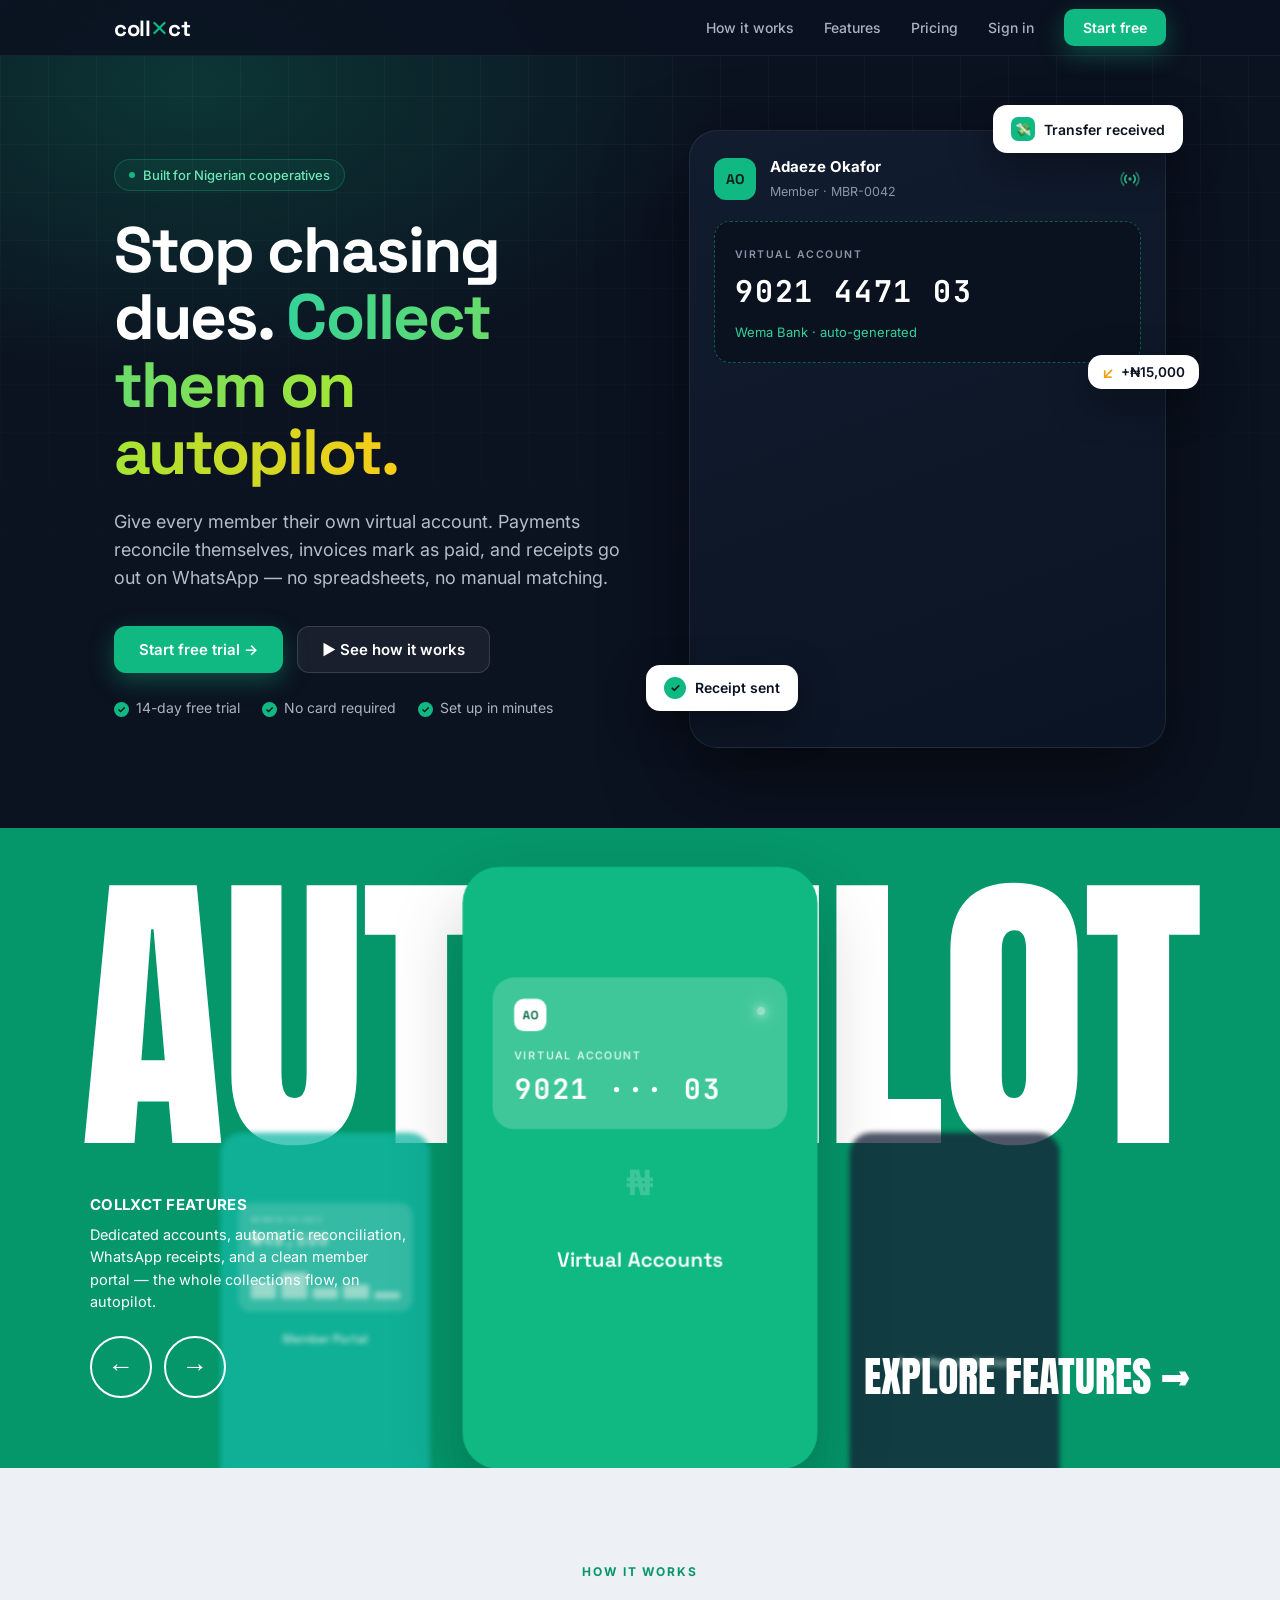
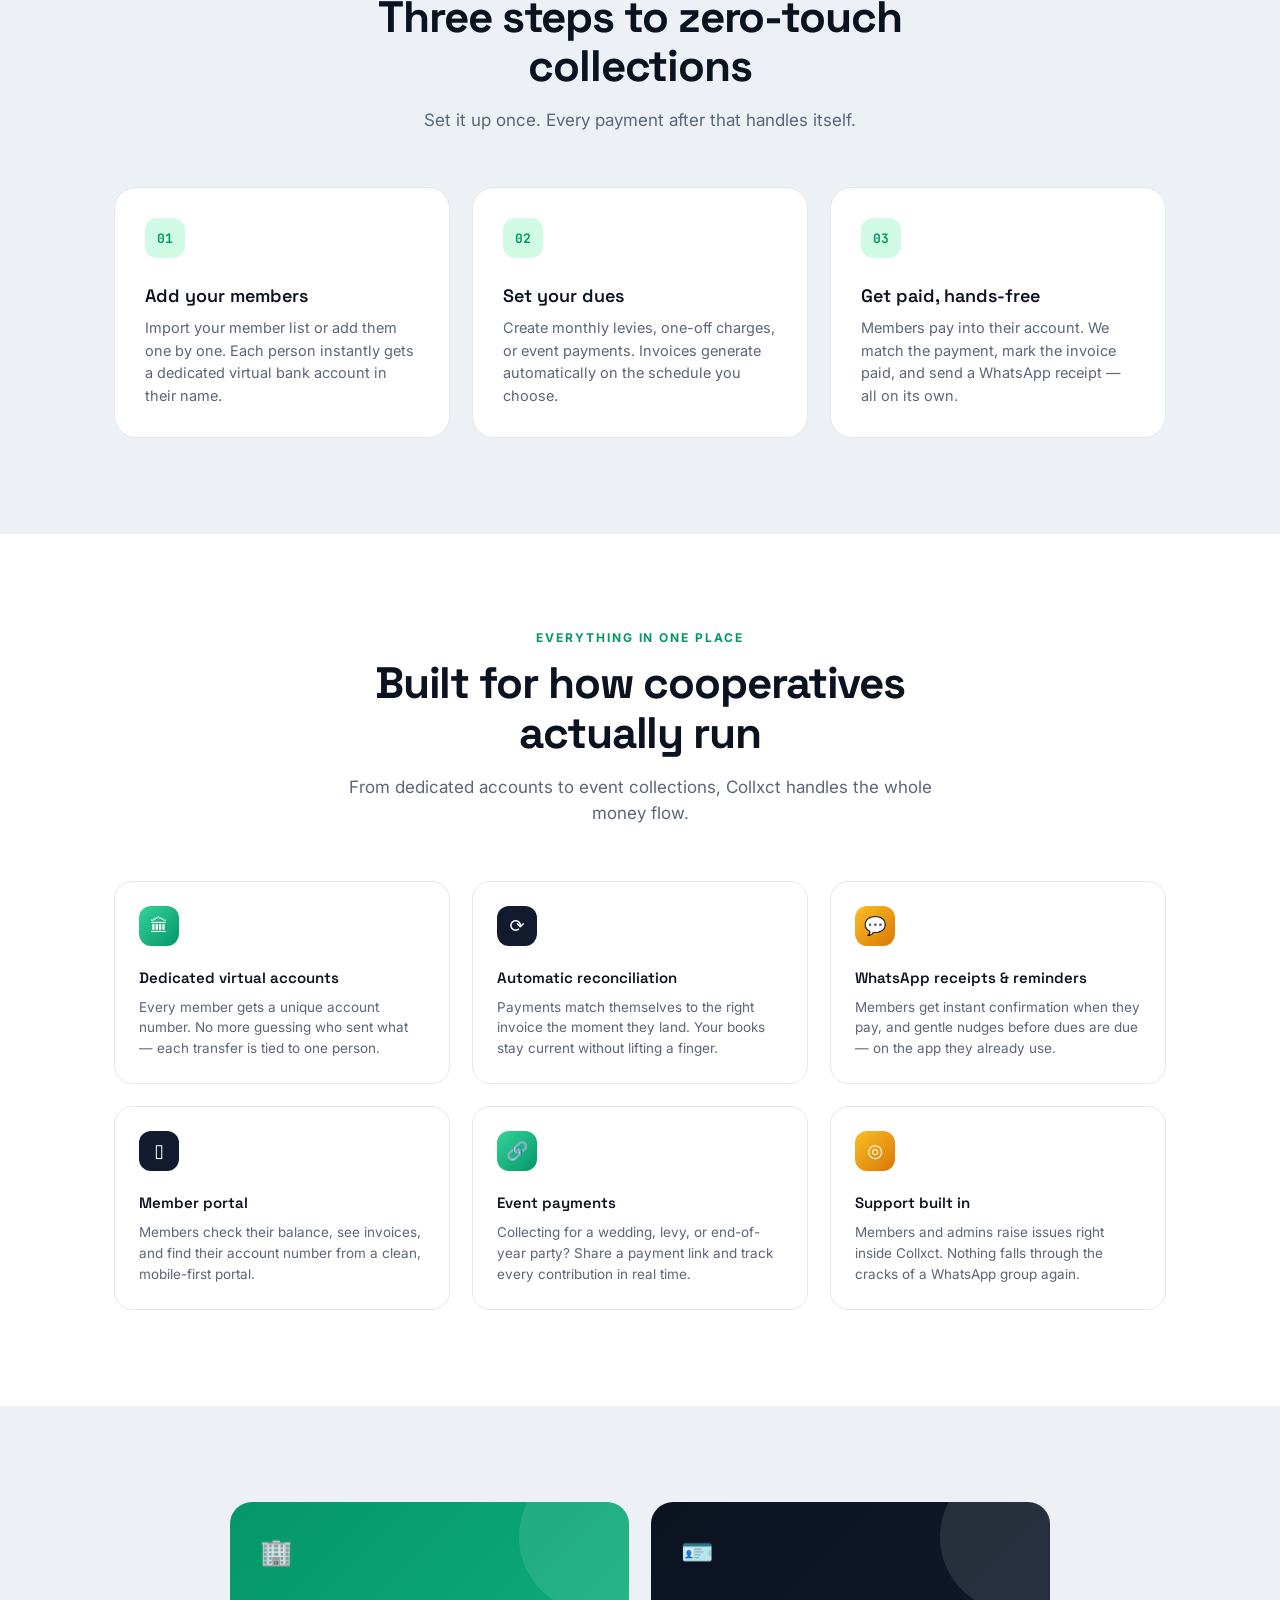
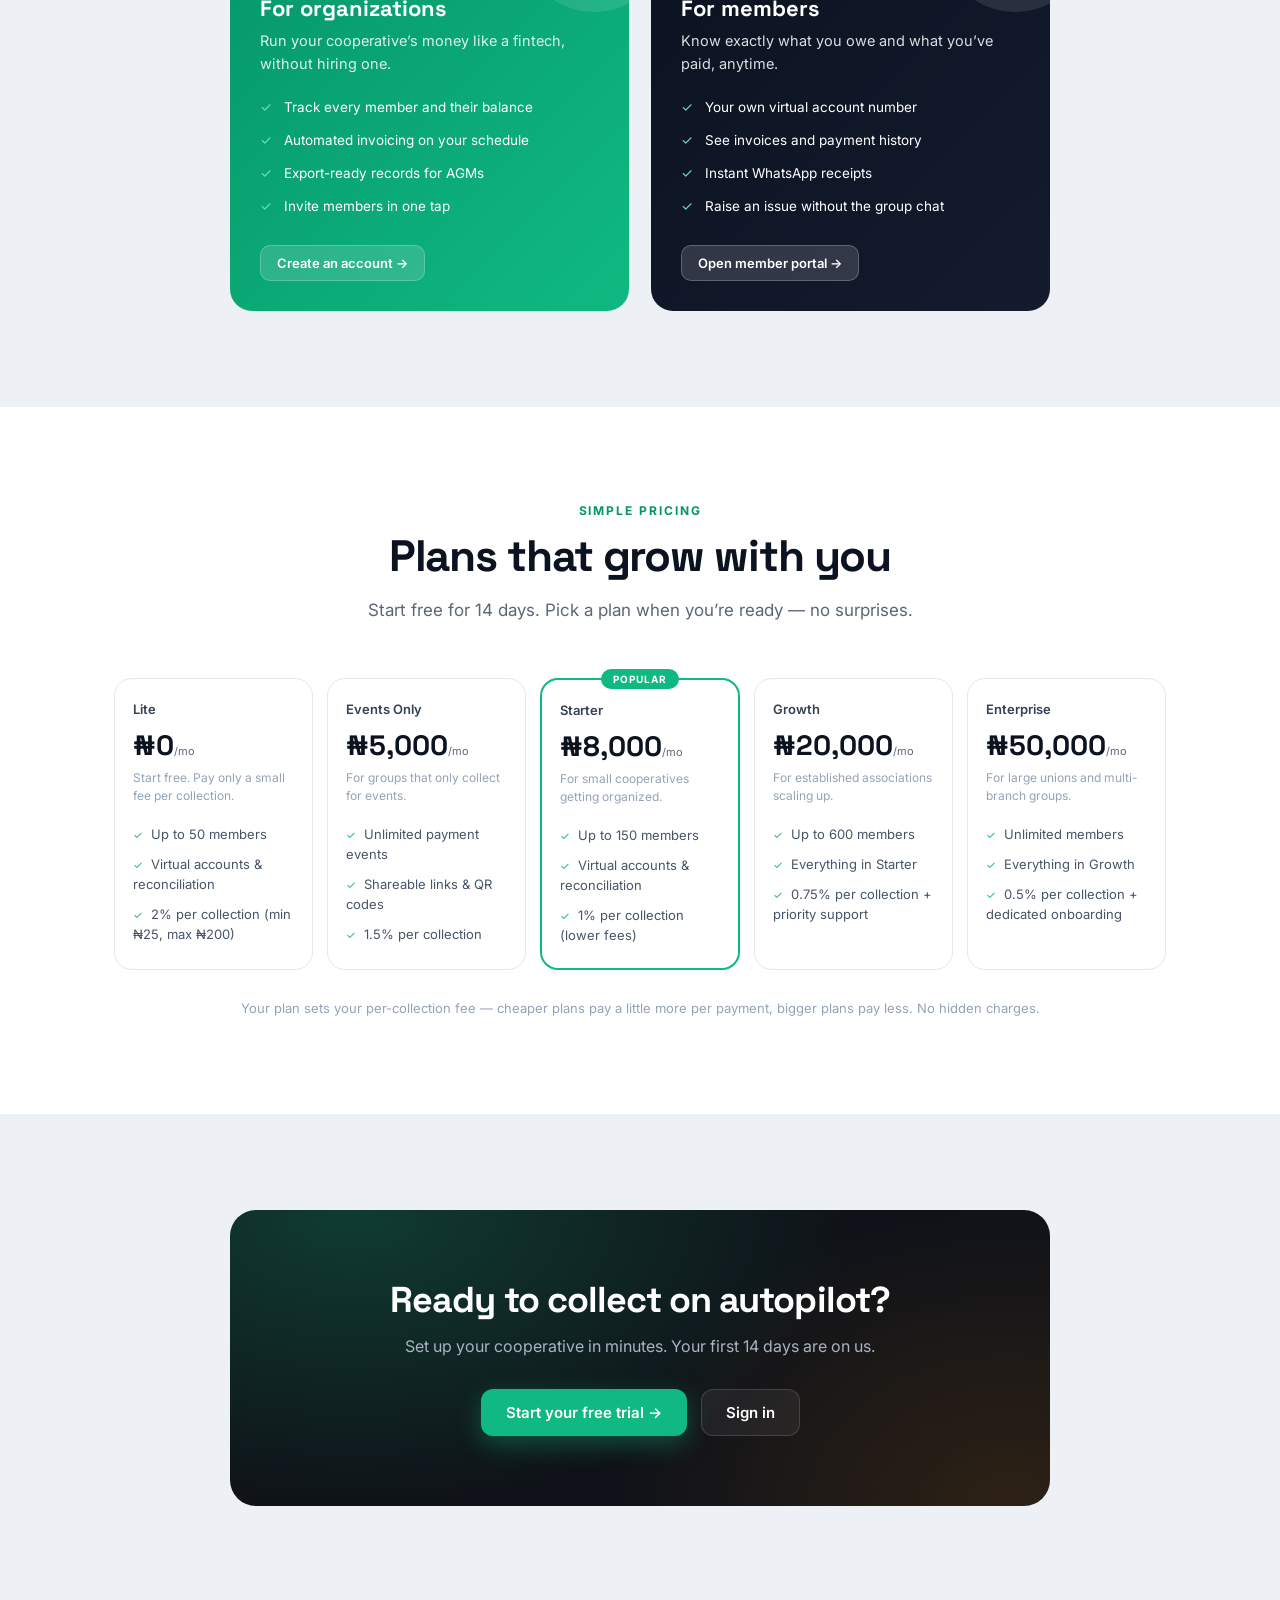
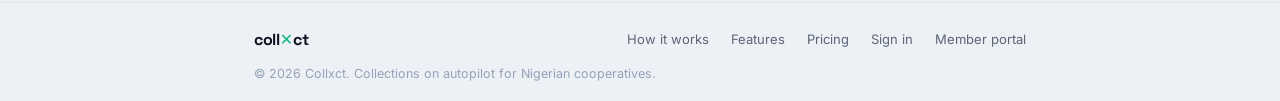
==== index.html @ a6ea5c50 "Initial commit" ====
<!DOCTYPE html>
<html lang="en">
<head>
<meta charset="utf-8">
<meta http-equiv="refresh" content="0; url=home/index.html">
<title>Collxct</title>
</head>
<body>
<a href="home/index.html">Continue to Collxct</a>
</body>
</html>
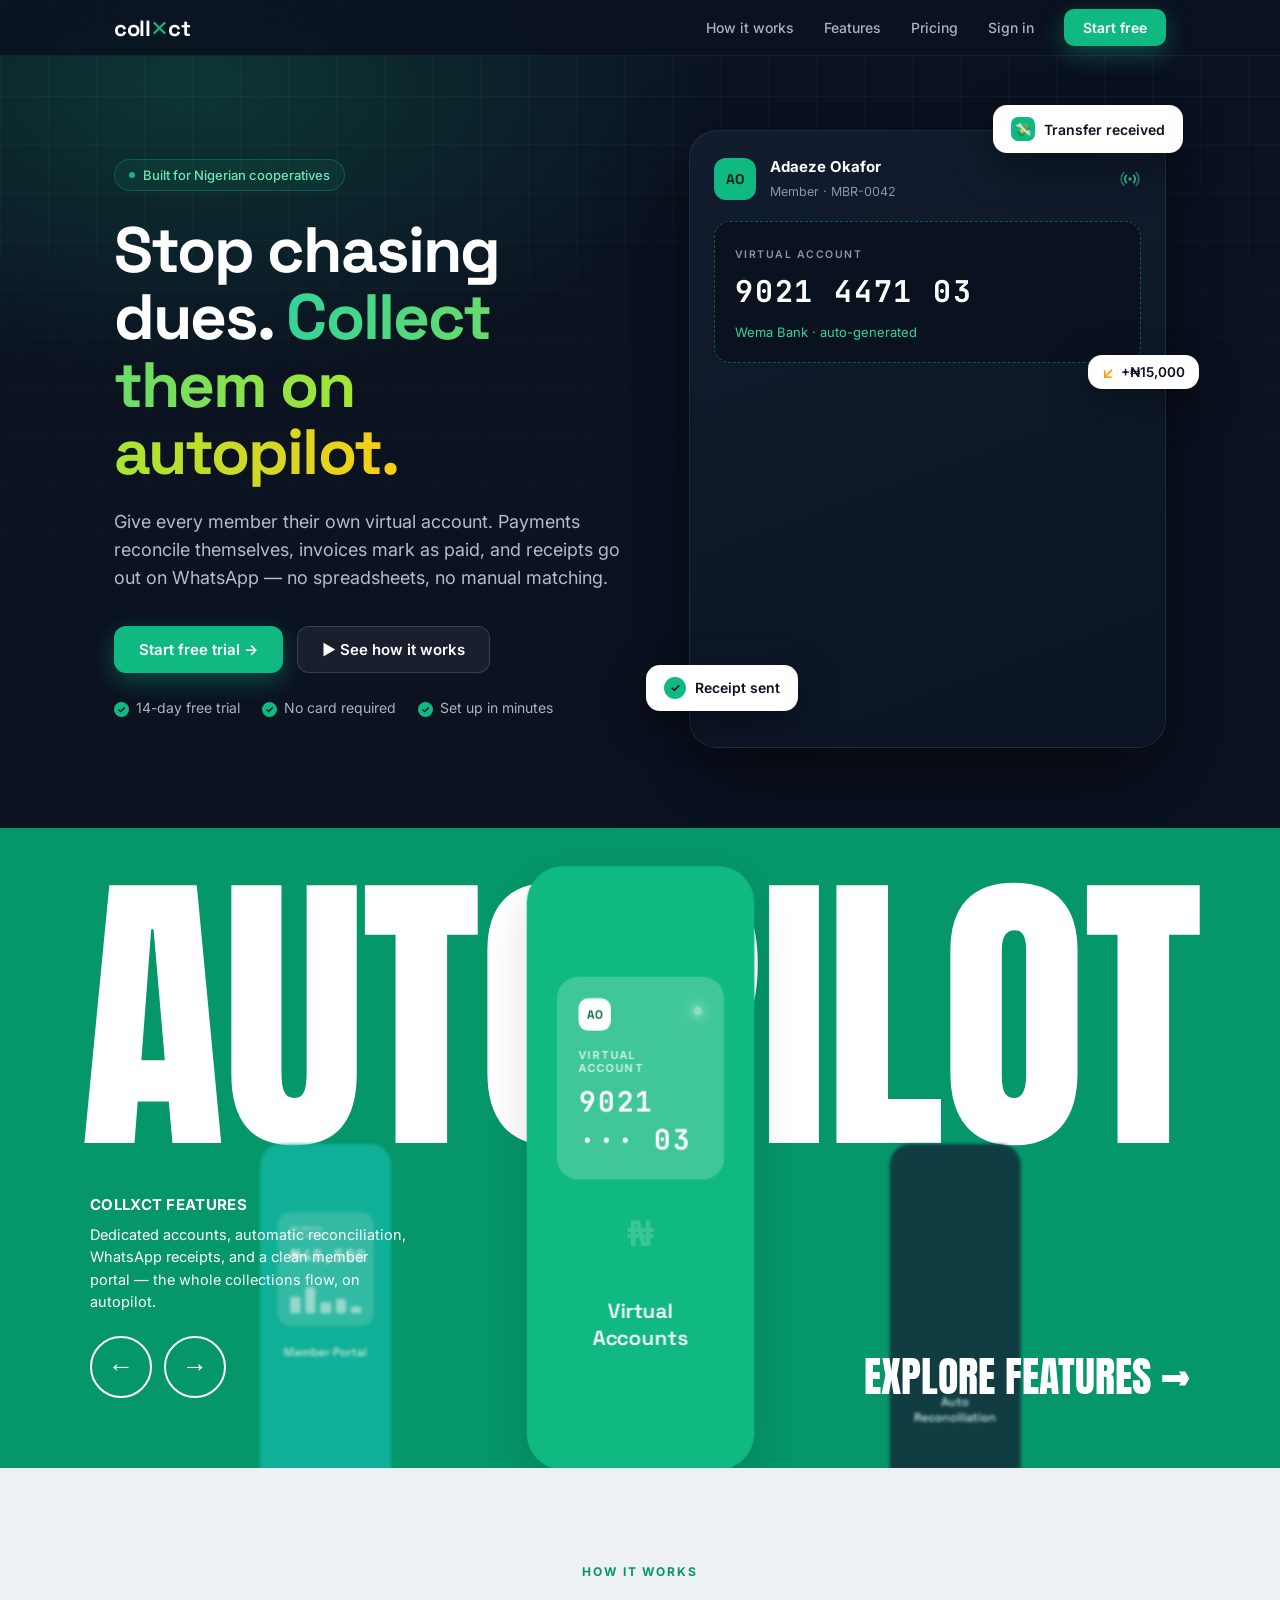
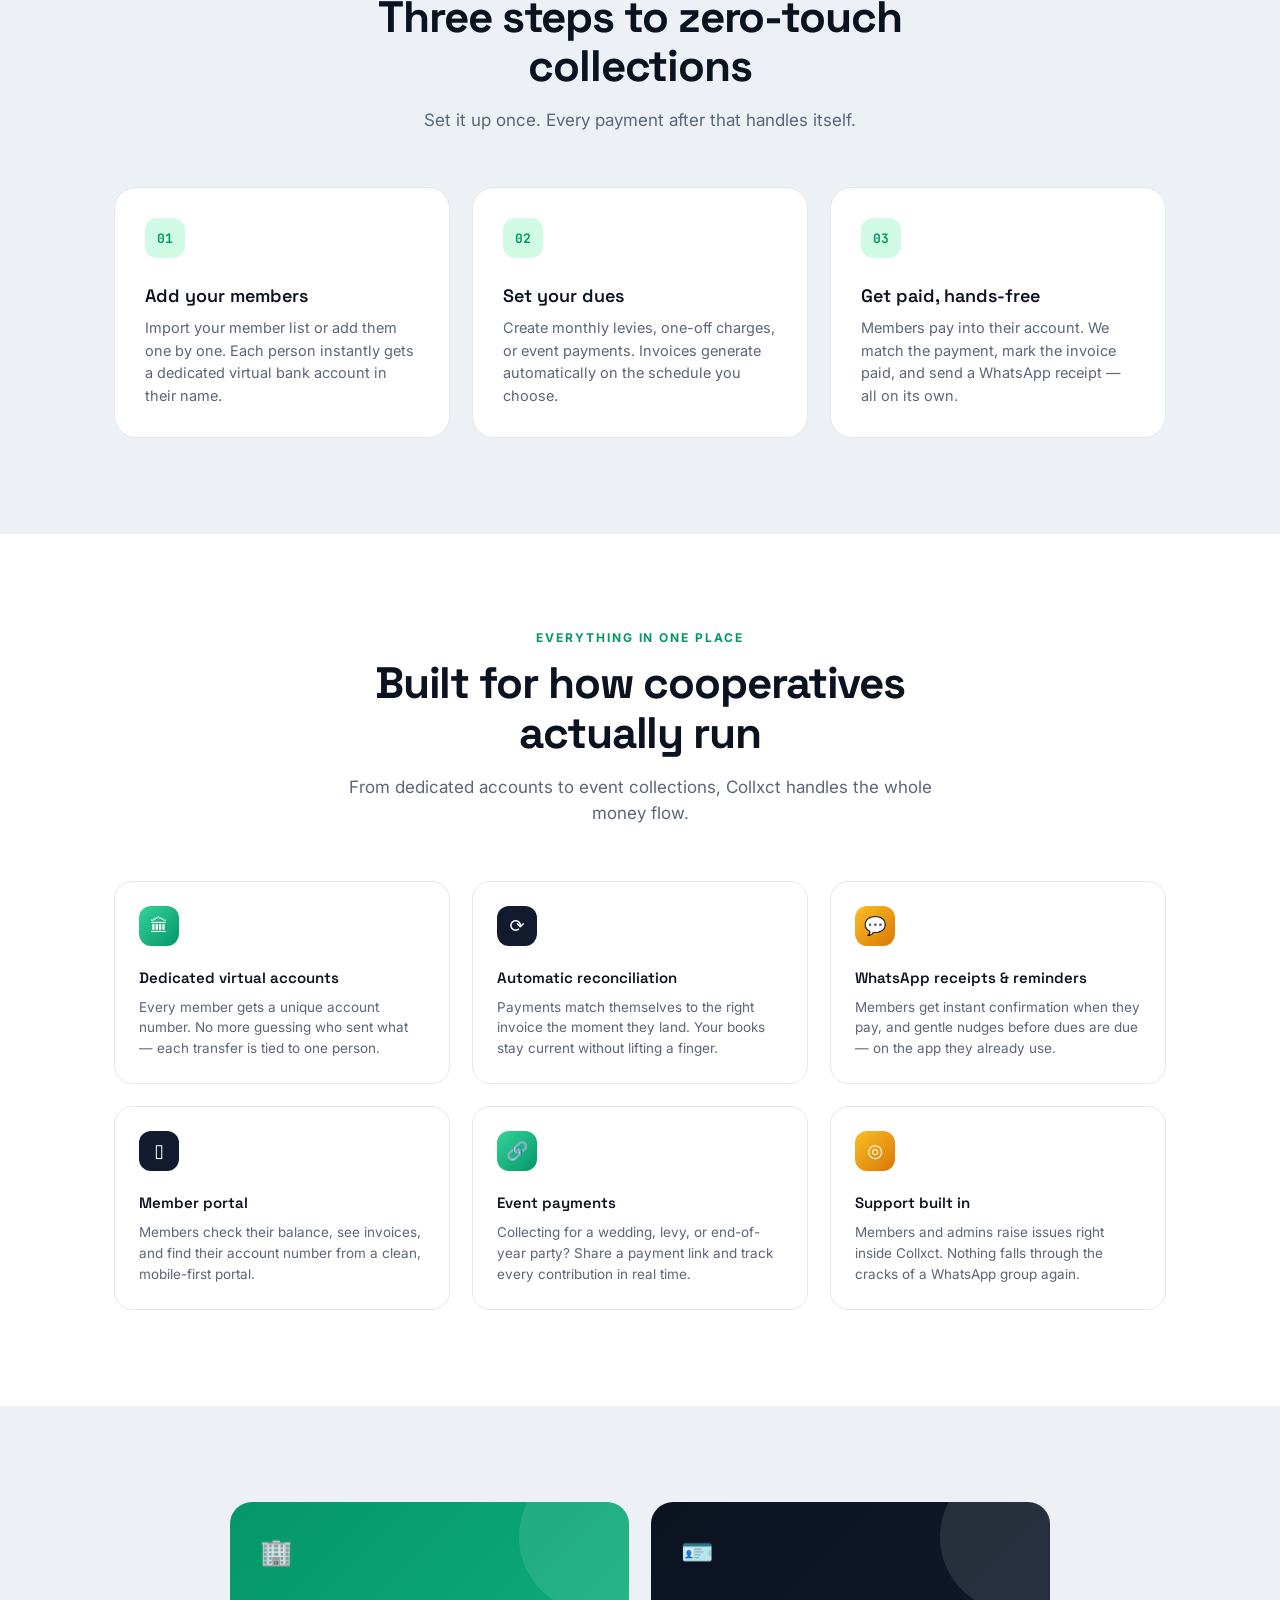
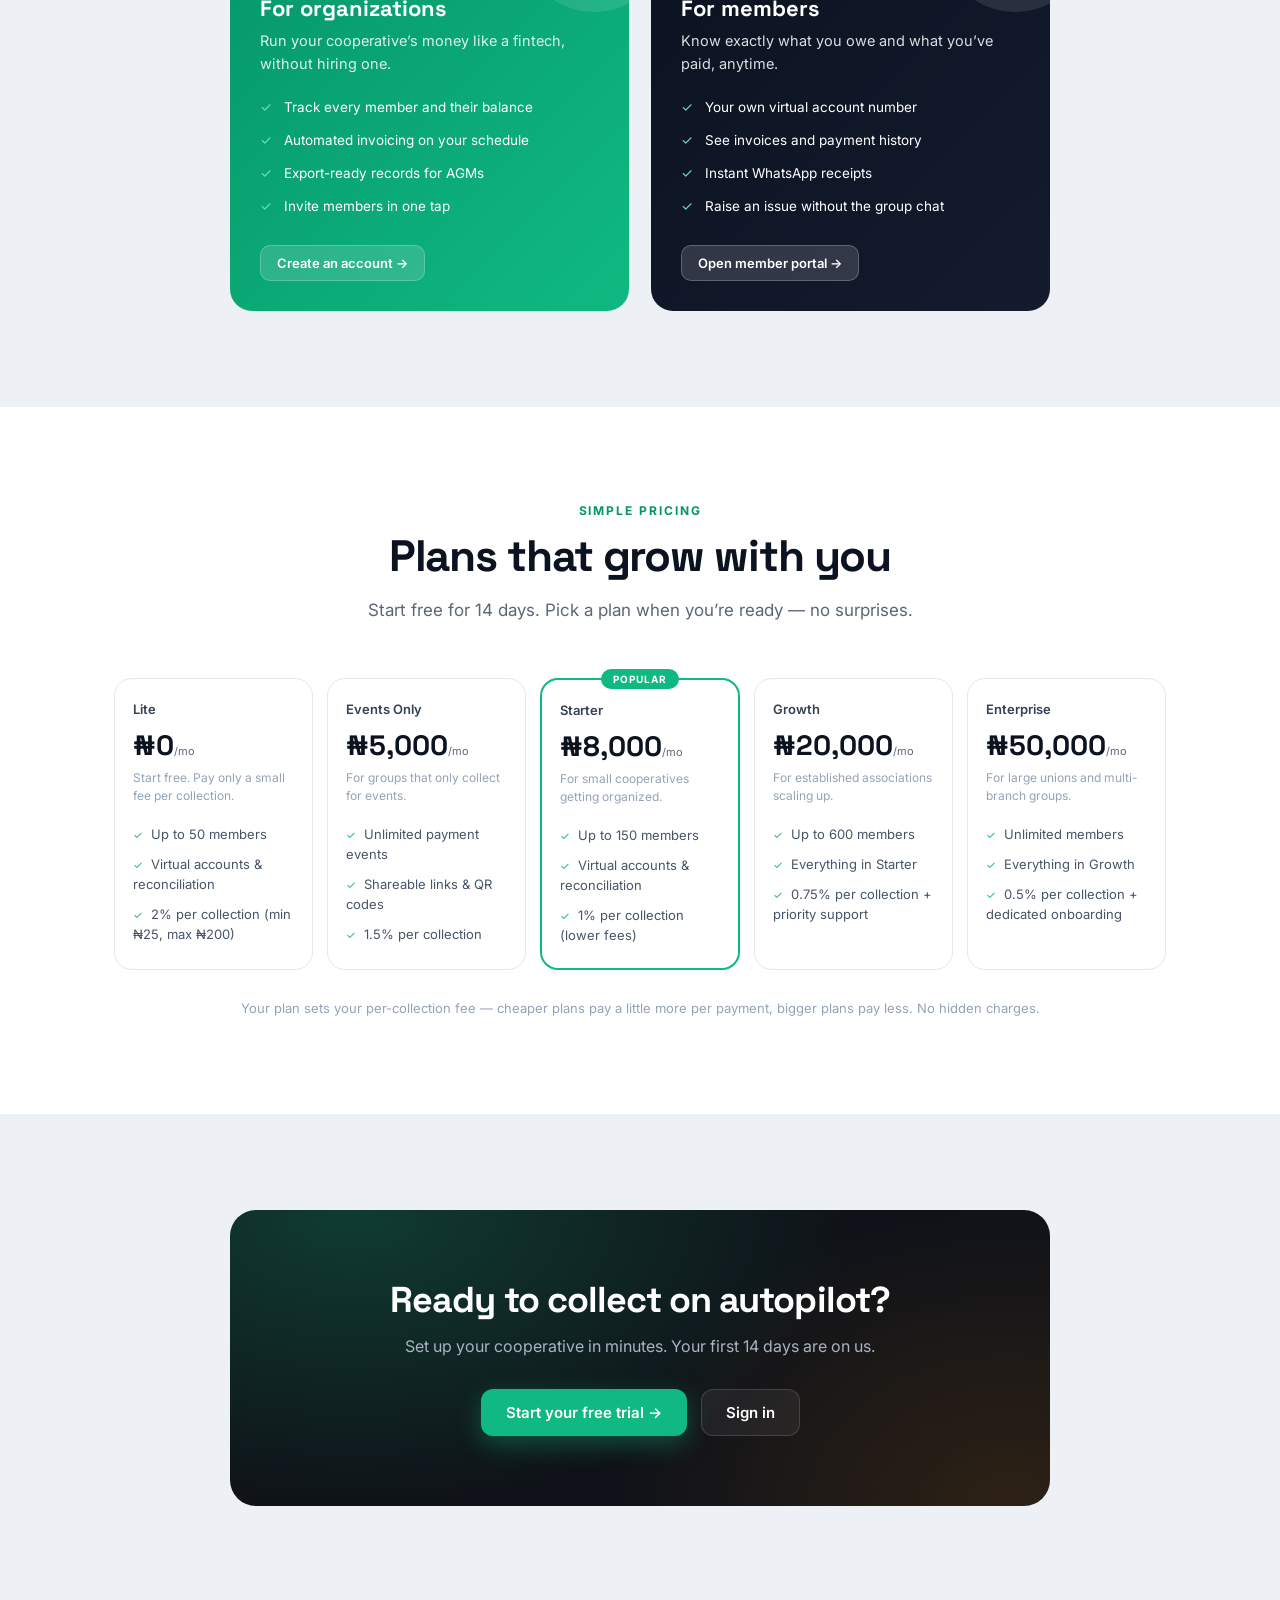
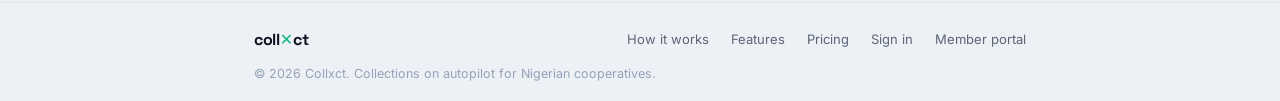
==== commit f0c2dddb: "Move vercel.json to root" ====
--- a/index.html
+++ b/index.html
@@ -2,10 +2,10 @@
 <html lang="en">
 <head>
 <meta charset="utf-8">
-<meta http-equiv="refresh" content="0; url=home/index.html">
+<meta http-equiv="refresh" content="0; url=/home">
 <title>Collxct</title>
 </head>
 <body>
-<a href="home/index.html">Continue to Collxct</a>
+<a href="/home">Continue to Collxct</a>
 </body>
-</html>
+</html>
